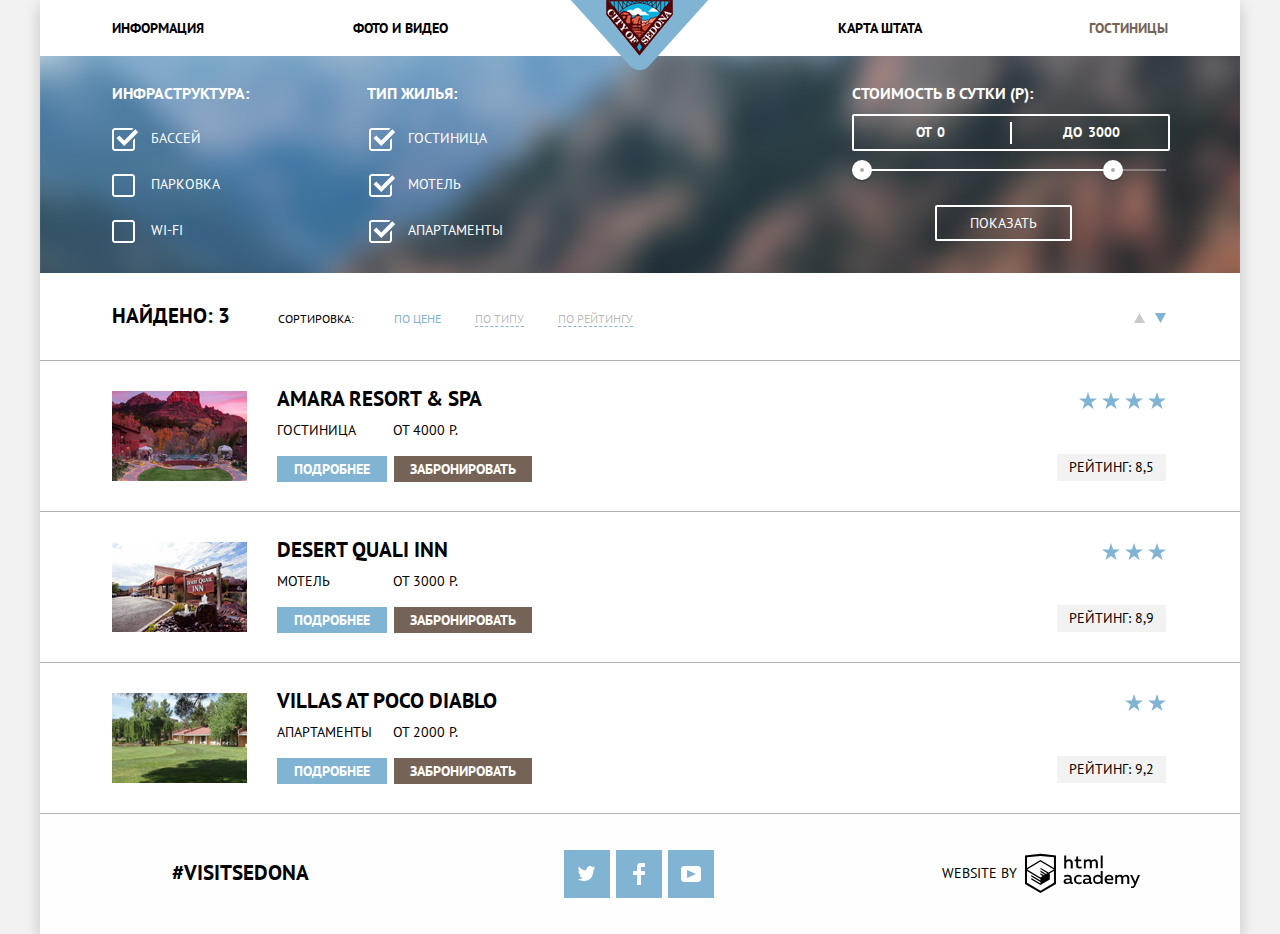
==== hotels.html @ 5e5bbc32 "Делает макет соответствующим базовым критериям" ====
<!DOCTYPE html>
<html lang="ru">

<head>
    <meta charset="utf-8">
    <title>HTML Academy: Седона</title>
    <link href='http://fonts.googleapis.com/css?family=PT+Sans:400,700&amp;subset=latin,cyrillic-ext' rel='stylesheet' type='text/css'>
    <link href="css/normalize.css" rel="stylesheet">
    <link href="css/style.css" rel="stylesheet">
</head>

<body>
    <header class="header">
        <nav class="main-navigation">
            <a class="header-logo" href="index.html">
                <img src="img/main-logo.png" width="138" height="70" alt="Логотип города Седона">
            </a>
            <ul class="navigation">
                <li class="navigation-info">
                    <a class="navigation-item link" href="info.html">Информация</a>
                </li>
                <li class="navigation-media">
                    <a class="navigation-item link" href="foto-video.html">Фото и видео</a>
                </li>
                <li class="navigation-map">
                    <a class="navigation-item link" href="state-map.html">Карта штата</a>
                </li>
                <li class="navigation-hotels">
                    <a class="navigation-item nav-active link">Гостиницы</a>
                </li>
            </ul>
        </nav>
    </header>
    <main>
        <h1 class="visually-hidden">Поиск отелей в Седоне</h1>
        <section class="filter">
            <h2 class="visually-hidden">Форма фильтра отелей</h2>
            <form class="filter-form container" method="get" action="https://echo.htmlacademy.ru">
                <fieldset class="infrastructure-field fieldset-hotels">
                    <legend class="legend-filter">Инфраструктура:</legend>
                    <ul class="infrastructure">
                        <li class="infrastructure-option">
                            <label for="filter-pool">
                                <input class="filter-input visually-hidden" type="checkbox" name="pool" id="filter-pool" checked>
                                <span class="checkbox-custom"></span>Бассей

                            </label>
                        </li>
                        <li class="infrastructure-option">
                            <label for="filter-parking">
                                <input class="filter-input visually-hidden" type="checkbox" name="parking" id="filter-parking">
                                <span class="checkbox-custom"></span>Парковка

                            </label>
                        </li>
                        <li class="infrastructure-option">
                            <label for="filter-wifi">
                                <input class="filter-input visually-hidden" type="checkbox" name="wifi" id="filter-wifi">
                                <span class="checkbox-custom"></span>Wi-Fi

                            </label>
                        </li>
                    </ul>
                </fieldset>
                <fieldset class="hotel-type-field fieldset-hotels">
                    <legend class="legend-filter">Тип жилья:</legend>
                    <ul class="hotel-type">
                        <li class="hotel-type-option">
                            <label for="filter-hotel">
                                <input class="filter-input visually-hidden" type="checkbox" name="hotel" id="filter-hotel" checked>
                                <span class="checkbox-custom"></span>Гостиница

                            </label>
                        </li>
                        <li class="hotel-type-option">
                            <label for="filter-motel">
                                <input class="filter-input visually-hidden" type="checkbox" name="motel" id="filter-motel" checked>
                                <span class="checkbox-custom"></span>Мотель

                            </label>
                        </li>
                        <li class="hotel-type-option">
                            <label for="filter-apartment">
                                <input class="filter-input visually-hidden" type="checkbox" name="apartment" id="filter-apartment" checked>
                                <span class="checkbox-custom"></span>Апартаменты

                            </label>
                        </li>
                    </ul>
                </fieldset>
                <fieldset class="filter-range fieldset-hotels">
                    <legend class="legend-filter-range">Стоимость в сутки (Р):</legend>
                    <div class="filter-range">
                        <div class="fil ter-range-title"></div>
                        <div class="price-controls">
                            <label class="min-price">от
                                <input type="text" name="min-price" value="0">
                            </label>
                            <label class="max-price">до
                                <input type="text" name="max-price" value="3000">
                            </label>
                        </div>
                        <div class="range-controls">
                            <div class="scale">
                                <div class="bar"></div>
                            </div>
                            <div class="range-toggle range-toggle-min"></div>
                            <div class="range-toggle range-toggle-max"></div>
                        </div>
                        <button class="btn-transparent" type="submit">Показать</button>
                    </div>
                </fieldset>
            </form>
        </section>
        <section class="filter-sorting container">
            <h2 class="visually-hidden">Форма сортировки отелей</h2>
            <div class="results-amount">
                <h2>Найдено: 3</h2>
            </div>
            <div class="results-sorting">
                <h3>Сортировка:</h3>
                <ul class="sorting-type">
                    <li class="sort-activ">
                        <a class="link" href="#">По цене</a>
                    </li>
                    <li>
                        <a class="link" href="#">По типу</a>
                    </li>
                    <li>
                        <a class="link" href="#">По рейтингу</a>
                    </li>
                </ul>
                <ul class="arrows">
                    <li class="arrow-up">
                        <a class="arrow-active" href="#" title="Ссортировка по убыванию">
                            <svg xmlns="http://www.w3.org/2000/svg" width="11" height="10" viewBox="0 0 11 10">
                                <path fill="currentColor" d="M5.5 0L0 10h11z" />
                            </svg>
                        </a>
                    </li>
                    <li class="arrow-down">
                        <a href="#" title="Сортировка по возрастанию">
                            <svg xmlns="http://www.w3.org/2000/svg" width="11" height="10" viewBox="0 0 11 10">
                                <path fill="currentColor" d="M5.5 10L0 0h11" />
                            </svg>
                        </a>
                    </li>
                </ul>
            </div>
        </section>
        <section class="result-hotels">
            <h2 class="visually-hidden">Результаты поиска отелей</h2>
            <ul>
                <li class="result-hotels-item container">
                    <p class="hotel-photo">
                        <a href="Amara-resort.html">
                            <img src="img/Amara-resort.jpg" width="135" height="90" alt="Фото отеля Amara resort &amp;spa">
                        </a>
                    </p>
                    <div class="result-hotels-discription">
                        <h2 class="title ">
							<a class="link" href="Amara-resort.html">Amara resort &amp; spa</a>
						</h2>
                        <div>
                            <p class="text">Гостиница</p>
                            <p class="text">От 4000 р.</p>
                        </div>
                        <button type="button" class="button button-detail">Подробнее</button>
                        <button type="button" class="button button-booking">Забронировать</button>
                    </div>
                    <div class="rating">
                        <ul class="stars">
                            <li class="star">
                                <img src="img/star.svg" width="18" height="17" alt="Звездочка">
                            </li>
                            <li class="star">
                                <img src="img/star.svg" width="18" height="17" alt="Звездочка">
                            </li>
                            <li class="star">
                                <img src="img/star.svg" width="18" height="17" alt="Звездочка">
                            </li>
                            <li class="star">
                                <img src="img/star.svg" width="18" height="17" alt="Звездочка">
                            </li>
                        </ul>
                        <p class="raiting-number">Рейтинг: 8,5</p>
                    </div>
                    <li class="result-hotels-item container">
                        <p class="hotel-photo">
                            <a href="Desert-quali-inn.html">
                                <img src="img/Desert-quali-inn.jpg" width="135" height="90" alt="Фото мотеля Desert quali inn">
                            </a>
                        </p>
                        <div class="result-hotels-discription">
                            <h2 class="title">
								<a  class="link" href="Desert-quali-inn.html">Desert quali inn</a>
							</h2>
                            <div>
                                <p class="text">Мотель</p>
                                <p class="text">От 3000 р.</p>
                            </div>
                            <button type="button" class="button button-detail">Подробнее</button>
                            <button type="button" class="button button-booking">Забронировать</button>
                        </div>
                        <div class="rating">
                            <ul class="stars">
                                <li class="star">
                                    <img src="img/star.svg" width="18" height="17" alt="Звездочка">
                                </li>
                                <li class="star">
                                    <img src="img/star.svg" width="18" height="17" alt="Звездочка">
                                </li>
                                <li class="star">
                                    <img src="img/star.svg" width="18" height="17" alt="Звездочка">
                                </li>
                            </ul>
                            <p class="raiting-number">Рейтинг: 8,9</p>
                        </div>
                    </li>
                    <li class="result-hotels-item  container">
                        <p class="hotel-photo">
                            <a href="Villas-at-poco-diablo.html">
                                <img src="img/Villas-at-poco-diablo.jpg" width="135" height="90" alt="Фото апартаментов Villas at poco diablo">
                            </a>
                        </p>
                        <div class="result-hotels-discription">
                            <h2 class="title">
								<a class="link" href="Villas-at-poco-diablo.html">Villas at poco diablo</a>
							</h2>
                            <div>
                                <p class="text">Апартаменты</p>
                                <p class="text">От 2000 р.</p>
                            </div>
                            <button type="button" class="button button-detail">Подробнее</button>
                            <button type="button" class="button button-booking">Забронировать</button>
                        </div>
                        <div class="rating">
                            <ul class="stars">
                                <li class="star">
                                    <img src="img/star.svg" width="18" height="17" alt="Звездочка">
                                </li>
                                <li class="star">
                                    <img src="img/star.svg" width="18" height="17" alt="Звездочка">
                                </li>
                            </ul>
                            <p class="raiting-number">Рейтинг: 9,2</p>
                        </div>
                    </li>
              </ul>
        </section>
    </main>
    <footer class="footer footer-hotels">
        <a class="hashtag link" href="#" title="Ссылка Истаграм">#visitsedona</a>
        <ul class="social-buttons">
            <li>
                <a class="social-button" href="#" title="Ссылка на Твиттер">
                    <svg xmlns="http://www.w3.org/2000/svg" xmlns:xlink="http://www.w3.org/1999/xlink" width="17" height="15" viewBox="0 0 17 15">
                        <path fill="currentColor" d="M10.95.144c1.685-.496 2.984.27 3.577 1.179.673-.231 1.331-.481 2.011-.708a2.345 2.345 0 0 1-.857 1.768c.685.17 1.304-.491 1.304-.491-.169 1-1.006 1.788-1.563 2.024-.231 6.75-3.175 11.217-10.077 11.082h-.446c-.41 0-4.164-.46-4.898-1.887 2.271.196 3.893-.422 4.693-1.177-.96-.3-2.679-.477-2.979-2.95.349.106.564.228 1.19.119C1.705 8.247.374 7.53.448 5.33c.285.328 1.067.536 1.34.472C1.085 5.561-.182 2.442.894.85c1.818 1.854 3.735 3.606 7.152 3.773C8.254 2.33 9.183.793 10.95.144z" />
                    </svg>
                </a>
            </li>
            <li>
                <a class="social-button" href="#" title="Ссылка на Фэйсбук">
                    <svg xmlns="http://www.w3.org/2000/svg" width="12" height="22" viewBox="0 0 12 22">
                        <path fill="currentColor" d="M12 4V0H8a4 4 0 0 0-4 4v4H0v4h4v10h4V12h4V8H8V4h4z" />
                    </svg>
                </a>
            </li>
            <li>
                <a class="social-button" href="#" title="Ссылка на Ютуб">
                    <svg xmlns="http://www.w3.org/2000/svg" xmlns:xlink="http://www.w3.org/1999/xlink" width="20" height="16" viewBox="0 0 20 16">
                        <path fill="currentColor" d="M17 0H3C1.35 0 0 1.35 0 3v10c0 1.65 1.35 3 3 3h14c1.65 0 3-1.35 3-3V3c0-1.65-1.35-3-3-3zM6.027 11.998V4.002L15.014 8l-8.987 3.998z" />
                    </svg>
                </a>
            </li>
        </ul>
        <a class="footer-logo link" href="https://htmlacademy.ru/intensive/htmlcss/" title="Ссылка на сайт HTML Academy">
            <p>website by</p>
            <svg class="footer-academy-logo" width="115" height="41" id="Layer_1" data-name="Layer 1" xmlns="http://www.w3.org/2000/svg" viewBox="0 0 108.08 36.85">
                <path d="M44.61,26.88a2,2,0,0,0,.55-0.1v1.33a3.25,3.25,0,0,1-1.18.21,1.67,1.67,0,0,1-1.67-1,4.84,4.84,0,0,1-3.14,1.08c-1.51,0-2.91-.83-2.91-2.55,0-2.13,2-2.79,3.71-2.79a11.08,11.08,0,0,1,2.17.25v-0.3c0-1-.76-1.77-2.19-1.77a7.42,7.42,0,0,0-3,.64v-1.7a10.21,10.21,0,0,1,3.19-.55c2.36,0,3.81,1.12,3.81,3.65v3a0.54,0.54,0,0,0,.49.59h0.17Zm-6.44-1.13A1.35,1.35,0,0,0,39.63,27h0.11a3.39,3.39,0,0,0,2.41-1V24.58a9.72,9.72,0,0,0-1.81-.21c-1,0-2.16.33-2.16,1.38h0Zm12.36-6.11a5,5,0,0,1,2.57.64V22a4.08,4.08,0,0,0-2.3-.7,2.75,2.75,0,1,0,0,5.49,5,5,0,0,0,2.43-.64v1.71a6.27,6.27,0,0,1-2.76.57A4.21,4.21,0,0,1,46,24.51q0-.21,0-0.41a4.32,4.32,0,0,1,4.18-4.46h0.38Zm12.17,7.24a2,2,0,0,0,.55-0.1v1.33a3.25,3.25,0,0,1-1.18.21,1.67,1.67,0,0,1-1.67-1,4.84,4.84,0,0,1-3.14,1.08c-1.51,0-2.91-.83-2.91-2.55,0-2.13,2-2.79,3.71-2.79a11.08,11.08,0,0,1,2.17.25v-0.3c0-1-.76-1.77-2.19-1.77a7.42,7.42,0,0,0-3,.64v-1.7a10.21,10.21,0,0,1,3.19-.55c2.36,0,3.81,1.12,3.81,3.65v3a0.54,0.54,0,0,0,.49.59h0.17Zm-6.44-1.13A1.35,1.35,0,0,0,57.73,27h0.11a3.39,3.39,0,0,0,2.41-1V24.58a9.72,9.72,0,0,0-1.81-.21c-1.06,0-2.16.33-2.16,1.38h0ZM73,16V28.2H71.35V26.88a3.88,3.88,0,0,1-3.19,1.54,4.4,4.4,0,0,1,0-8.78,3.81,3.81,0,0,1,3,1.3V16H73Zm-4.53,5.22a2.76,2.76,0,1,0,0,5.52A2.86,2.86,0,0,0,71.15,25V23A2.91,2.91,0,0,0,68.49,21.27ZM79,19.64c3.31,0,4.46,2.68,3.92,5.09H76.7c0.21,1.5,1.67,2.11,3.19,2.11a6.11,6.11,0,0,0,2.64-.59v1.6a7.14,7.14,0,0,1-3,.57C77,28.42,74.78,27,74.78,24a4.18,4.18,0,0,1,4-4.39H79Zm0.09,1.54a2.28,2.28,0,0,0-2.44,2.1v0.06H81.3A2,2,0,0,0,79.13,21.18Zm5.73,7V19.87h1.65v1a3.81,3.81,0,0,1,2.78-1.27A2.86,2.86,0,0,1,91.89,21a4.12,4.12,0,0,1,2.91-1.33A3.06,3.06,0,0,1,98,23V28.2h-1.9V23.05a1.59,1.59,0,0,0-1.42-1.75H94.42a2.8,2.8,0,0,0-2.07,1.12V28.2h-1.9V23.05A1.59,1.59,0,0,0,89,21.31H88.8a3,3,0,0,0-2.21,1.29v5.63H84.86Zm21.31-8.33h1.9l-3.91,9.46c-0.9,2.17-2.09,2.86-3.35,2.86a4.76,4.76,0,0,1-1.1-.14V30.46a2.86,2.86,0,0,0,.85.12c0.9,0,1.58-.64,2.07-1.9l0.17-.42-4-8.4h2l2.86,6.29ZM38.73,1.46V6.22a3.81,3.81,0,0,1,2.7-1.14,3.25,3.25,0,0,1,3.44,3.4v5.15H43V8.72a1.81,1.81,0,0,0-1.61-2h-0.3a2.93,2.93,0,0,0-2.32,1.39v5.52h-1.9V1.46h1.9ZM49.94,2.31v3h3V6.91h-3v3.81c0,1.1.5,1.46,1.58,1.46a4.49,4.49,0,0,0,1.69-.33v1.6A6.8,6.8,0,0,1,51,13.8a2.55,2.55,0,0,1-2.86-2.74V6.89H46.58V5.26h1.5V2.74Zm5.4,11.31V5.28H57v1A3.81,3.81,0,0,1,59.77,5a2.86,2.86,0,0,1,2.6,1.33A4.12,4.12,0,0,1,65.28,5,3.06,3.06,0,0,1,68.44,8.4v5.21h-1.9V8.46a1.59,1.59,0,0,0-1.42-1.75H64.89a2.8,2.8,0,0,0-2.07,1.12v5.78h-1.9V8.46A1.59,1.59,0,0,0,59.5,6.71H59.27A3,3,0,0,0,57.06,8v5.63H55.34ZM71.17,1.45H73V13.6H71.17V1.45ZM14.71,0H14.55L0,1.54V28.21l14.55,8.66,14.55-8.66V1.54Zm12.5,27.1L14.55,34.64,1.9,27.12V16.18l12.59,7.5V25L5.86,19.9v1.31l8.68,5.21v1.39L5.87,22.65V24l8.68,5.21,8.75-5.24V18.31L27.2,16V27.12Zm0-12.53-3.48,2-1.6,1L14.51,13v1.31L21,18.23H21l-0.14.09-1,.54-5.37-3.2V17l4.24,2.52-1,.67-3.2-1.9v1.31l2.1,1.24L14.5,22.1,2,14.65,14.51,7.11Zm0-1.32L14.49,5.76,1.91,13.25v-10L14.56,1.92,27.21,3.25v10h0Z" transform="translate(0 -0.02)" fill="currentColor" />
            </svg>
        </a>
    </footer>
</body>
</html>
---- css/style.css ----
body {
  margin: 0;
  padding: 0;
  font-family: "PT Sans", Arial, sans-serif;
  font-size: 14px;
  line-height: 26px;
  color: #000000;
  background-color: #f2f2f2;
  text-transform: uppercase;
  box-shadow: 0px 5px 15px 0 rgba(0, 1, 1, 0.2); 
  width: 1200px;
  margin: 0 auto;
}

.visually-hidden {
  position: absolute;
  clip: rect(0 0 0 0);
  width: 1px;
  height: 1px;
  margin: -1px;
}

 .link {
  text-decoration: none;
}

.title {
  font-size: 21px;
  line-height: 21px;
  font-weight: bold;
}
  
.text {
  font-size: 14px;
  line-height: 21px;
  font-weight: normal;
}

.header {
  width: 1200px;
  margin: 0 auto;
  position: relative;
}

.navigation {
  margin: 0;
  padding: 0;
  color: #000000;
  background-color: #ffffff;
  font-weight: bold;
  display: flex;
}

.navigation li {
  margin: 0;
  padding: 0;
  height: 56px;
  width: 25%;
  list-style: none;
  display: flex;
  align-items: center;
  box-sizing: border-box;
}

.navigation-info a {
  text-align: right;
  padding-left: 72px;
}

.navigation-media a {
  text-align: left;
  padding-left: 13px;
}

.navigation-map {
  text-align: right;
  justify-content: flex-end;
}

.navigation-hotels {
  text-align: right;
  justify-content: flex-end;
}

.navigation-map a {
  padding-right: 18px; 
}

.navigation-hotels a{
  padding-right: 72px;
}

.navigation-item {
  color: #000000; 
}

.navigation a:hover,
.navigation a:focus {
  color: #81b3d2;
}	

.navigation a:active {
  color: rgba(0, 0, 0, 0.3);
}

.navigation .nav-active {
  color: #766357;
}

.header-logo {
  width: 138px;
  height: 70px;
  color: transparent;
  position: absolute;
  left: 50%;
  transform: translateX(-50%);
  z-index: 1;
	  
}

.intro img {
  margin-top: 76px;
  margin-bottom: 80px;
}

.intro {
  display: flex;
  position: relative;
  height: 508px;
  background: #3d4c57 url("../img/welcome-background.jpg") no-repeat 50% 28%;
  background-size: cover;
  position: relative;
  justify-content: center;
}

.intro::after {
  content: '';
  position: absolute;
  left: 0;
  right: 0;
  bottom: 0px;
  height: 57px;
  background: transparent url("../img/welcome-shape.png") no-repeat 0 50%;
  background-size: 100% 57px;
}

.about-sedona {
  background-color: #ffffff;
  display: flex;
  text-align: center;
  flex-direction: column;
  justify-content: center;
}

.about-sedona h2 {
  padding: 0;
  margin: 0;
  font-size: 21px;
  line-height: 26px;
  margin-top: 60px;
  margin-bottom: 27px;
}

.about-sedona p {
  padding: 0;
  margin: 0;
  font-size: 14px;
  line-height: 26px;
  margin-bottom: 51px; 
}

.reason-promo {
  margin: 0;
  padding: 0;
  background-image: url("../img/reason-promo-background.jpg");
  background-repeat: no-repeat;
  background-position: right; 	
  color: #ffffff;
  display: flex;
  justify-content: flex-start; 	
  background-color: #81b3d2
}

.reason {
  min-height: 256px;
  padding: 0;
  margin: 0;
  text-align: center;
  width: 33.3%;
  background-color: #81b3d2;
}

.reason h2 {
  padding: 0;
  margin: 0;
  padding-top: 48px;
  padding-bottom: 24px;  
}
 
.reason p{
  padding: 0;
  margin: 0;
  padding-bottom: 22px;
}
 

.advantages {
  padding: 0;
  margin: 0;
  display: flex; 
  text-align: center;
  background-color: #ffffff;
  list-style: none;
  justify-content: 	space-around;
  padding-bottom: 60px; 
}

.advantages h2 {
  padding: 0;
  margin: 0;
}

.advantages p {
  padding: 0;
  margin: 0;
  padding-top: 25px 
}

.advantages-item {
  margin-top: 161px;
  position: relative;
  width: 33.3%;
}

.advantages-item-hotel::before {
  content: "";
  background-image: url("../img/advantages-hotel.svg");
  background-repeat: no-repeat;
  position: absolute;
  width: 75px;
  height: 72px;
  top: -100px;
  right: 162px;	  
}

.advantages-item-food::before {
  content: "";
  background-image: url("../img/advantages-food.svg");
  background-repeat: no-repeat;
  position: absolute;
  width: 74px;
  height: 70px;
  top: -100px;
  right: 163px; 
}

.advantages-item-souvenirs::before {
  content: "";
  background-image: url("../img/advantages-souvenirs.svg");
  background-repeat: no-repeat;
  position: absolute;
  width: 64px;
  height: 76px;
  top: -105px;
  right: 167px;  
}

.reason-promo-reverse {
  background-image: url("../img/reason-promo-reverse-background.jpg");
  background-position: left; 
  justify-content: flex-end;
  background-color: #81b3d2
}

.reason-block {
  list-style: none;
  background-color: #f2f2f2;
  padding: 0;
  margin: 0;
  display: flex; 
  text-align: center;
  justify-content: space-around;
  align-items: center;
  height: 256px;
}

.reason-block .reason {
  background-color: #f2f2f2;	
}


.interested {
  margin: 0;
  padding: 0;
  background-color: #ffffff;
  height: 291px;
  display: flex;
  flex-direction: column;
  align-items: center;
  justify-content: flex-end
}

.interested h2{
  margin: 0;
  padding: 0;
  font-weight: bold;
  font-size: 30px;
  position: relative;
}

.interested p {
  text-align: center;
  margin: 0;
  padding: 0;
  padding-top: 31px;
  padding-bottom: 48px;
  font-size: 14px;
  line-height: 24px;
}

.button-search-hotel {
  margin: 0;
  padding: 0;
  width: 568px;
  height: 86px;
  position: relative;
}

.interested label {
  font-weight: bold;
  font-size: 14px;
  line-height: 26px;
}

.form-wrapper {
  position: relative;
}

.search-hotels {
  position: absolute;
  display: block;
  width: 458px;
  color: #000000;
  background-color: #ffffff;
  top: 100%;
  padding: 55px;
  box-shadow: 0px 7px 15px 0 rgba(0, 1, 1, 0.15);
  z-index: 1;
}

.button-search {
  width: 458px;
  height: 58px;
  margin-top: 54px
}

.modal {
  display: none;
  animation: hide .25s forwards;
}

@keyframes show {
  0% {
    -ms-transform: scaleY(0) translateY(-100%);
    transform: scaleY(0) translateY(-100%);
  }
  50% {
    -ms-transform: scaleY(1) translateY(20%);
    transform: scaleY(1) translateY(20%);
  }
  70% {
    -ms-transform: scaleY(.8) translateY(0%);
    transform: scaleY(.8) translateY(0%);
  }
  90% {
    -ms-transform: scaleY(1) translateY(10%);
    transform: scaleY(1) translateY(10%);
  }
  100% {
    -ms-transform: scaleY(1) translateY(0);
    transform: scaleY(1) translateY(0);
  }
}


.modal-show {
  display: block;
  animation: show .55s forwards;
}


.form-item {
  display: flex;
}

.form-label {
  display: flex;
  height: 38px;
  margin: 0;
  padding: 0px;
  box-sizing: border-box;
  justify-content: space-between;
  align-items: center;
 }

.form-input {
  flex-shrink: 0;
  width: 344px;
  height: 38px;
  box-sizing: border-box;
  padding:  8px;
  border: 2px solid #f2f2f2;
  outline: none;
  font-size: 14px;
  line-height: 18px;
  text-transform: uppercase;
  background: #f2f2f2;
  font-weight: bold;
  position: relative;
}

.form-number-item {
  border-right: 0;
  border-left: 0;
}

.form-input-date {
  padding-right: 35px;
}

.form-date-item {
  margin-bottom: 30px;
  position: relative;
}

.icon-calendar-in {
  position: absolute;
  text-decoration: none;
  color: #cacaca;
  height: 25px;
  width: 25px;
  top: 9px;
  right: 5px; 
}

.icon-calendar-out {
  position: absolute;
  text-decoration: none;
  color: #cacaca;
  height: 25px;
  width: 25px;
  top: 7px;
  right: 5px; 
}

.form-input-date:hover + .icon-calendar-in,
.form-input-date:hover + .icon-calendar-out {
  color: #000000;
}

.form-input-date:active + .icon-calendar-in,
.form-input-date:active + .icon-calendar-out {
  color: #81b3d2;
}

.icon-calendar-in:hover,
.icon-calendar-out:hover {
  color: #000000;	
}


.form-number-item {
  margin: 0;
  padding: 0;
  display: flex;
  justify-content: space-between
}

input[type="number"]::-webkit-outer-spin-button,
input[type="number"]::-webkit-inner-spin-button {
  -webkit-appearance: none;
  margin: 0;
}
	
input[type="number"] {
  -moz-appearance: textfield;
}
input[type="number"]:hover,
input[type="number"]:focus {
  -moz-appearance: number-input;
}

input[type=number]::-webkit-inner-spin-button,
input[type=number]::-webkit-outer-spin-button {
  -webkit-appearance: none;
  margin: 0;
}

.counter-adult {
  display: flex;
  margin-left: 42px
}

.counter-child{
  display: flex;
  margin-left: 26px;
}

.counter-number {
  box-sizing: border-box;
  width: 38px;
  height: 38px;
  padding: 0;
  margin: 0;
  text-align: center; 
}

.button-minus {
  width: 38px;
  height: 38px;
  border: none;
  background-color: #f2f2f2;
  position: relative;
}

.button-plus {
  width: 38px;
  height: 38px;
  border: none;
  background-color: #f2f2f2;
  position: relative;
}

.button-minus::after {
  content: "";
  width: 11px;
  height: 3px;
  background-color: #a9a9a9;
  position: absolute;
  right: 15px;
  top: 18px;
}

.button-plus::after {
  content: "";
  width: 11px;
  height: 3px;
  background-color: #a9a9a9;
  position: absolute;
  right: 15px;
  top: 18px;
}

.button-plus::before {
  content: "";
  width: 3px;
  height: 11px;
  background-color: #a9a9a9;
  position: absolute;
  right: 19px;
  top: 14px;
}

.button-minus:hover:after,
.button-plus:hover:after,
.button-plus:hover:before {
  background-color: #000000;
}

.button-minus:active:after,
.button-plus:active:after,
.button-plus:active:before{
  background-color: #81b3d2;
}

.search-hotels ul {
  margin: 0;
  padding: 0; 
  list-style: none;
}

.button {
  font: inherit;
  text-align: center;
  color: #ffffff;
  vertical-align: middle;
  text-transform: uppercase;
  background-color: #766357;
  border: none;
  font-weight: bold;
  font-size: 21px;
  line-height: 26px;
}

.button:hover,
.button:focus {
  background-color: #604e43;
}

.button:active {
  color: rgba(255, 255, 255, 0.3);
  background-color: #503e33;
 }

.button-search,
.button-detail{
  background-color: #81b3d2;	
}

.button-search:hover,
.button-detail:hover,
.button-search:focus,
.button-detail:focus {
  background-color: #669ec0;	
}

.button-search:active,
.button-detail:active {
  background-color: #5496bd;
  color: rgba(255, 255, 255, 0.3)
}
   
.search-hotels input:hover {
  background-color: #ebebeb;
}

.search-hotels input:focus {
  background-color: #ffffff;
  border: solid 2px #e5e5e5;
}

.container {
  padding-left: 72px;
  padding-right: 74px;
}

.filter {
  margin: 0;
  padding: 0;
  color: #ffffff;
  background-size: cover;
  padding-top: 27px;
  padding-bottom:  19px;
  background: #46525c url("../img/filter-background.jpg") no-repeat 0 50%;
}

.filter-form {
  display: flex;
}

.fieldset-hotels {
  border: none;
  font-weight: bold;
  font-size: 16px;
  line-height: 21px;
}

.infrastructure-field {
  margin: 0;
  padding: 0;
}

.hotel-type-field {
  margin: 0;
  padding: 0;
  margin-left: 118px;
}

.filter-range {
  margin:0;
  padding: 0;
}

.infrastructure {
  margin: 0;
  padding: 0;
  list-style: none;
  font-weight: normal;
  font-size: 14px;
  line-height: 21px;
  padding-left: 10px;
  padding-top: 12px;
}

.hotel-type {
  margin: 0;
  padding: 0;
  list-style: none;
  font-weight: normal;
  font-size: 14px;
  line-height: 21px;
  margin-left: 14px;
  padding-top: 12px;
}

.price-option {
  list-style: none;
}

.price-option-range {
  list-style: none;
  color: #ffffff;
}

.price-option-range input {
  text-transform: uppercase;
  font-family: "PT Sans", Arial, sans-serif;
  text-align: center;
}

.legend-filter-range {
  padding-bottom: 10px;
}

.infrastructure-option {
  margin: 0;
  padding: 0;
  position: relative;
  padding-top: 10px;
  padding-bottom: 9px;
  padding-left: 2px;
}

.checkbox-custom {
  position: relative;       
  width: 27px;              
  height: 27px;                
  display: inline-block;
  vertical-align: middle;
  right: 12px;
}

span.checkbox-custom::before {
  content: "";            
  position: absolute;     
  width: 100%;
  height: 100%;
  background: url("../img/svg-sedona/checkbox-off.svg") no-repeat center;
  top: 0px;
  left: -2px;
  display: block;
} 

.filter-input:checked + .checkbox-custom::before {
  content: "";            
  position: absolute;     
  top: 0px;
  right: 0px;
  bottom: 0px;
  left: 0px;
  background-image: url("../img/svg-sedona/checkbox-on.svg");
  background-repeat: no-repeat; 
}

.hotel-type-option {
  margin:0;
  padding-top: 10px;
  padding-bottom: 9px;
  position: relative;
}

hotel-type-option::before {
  content: "";
  background-image: url("../img/svg-sedona/checkbox-off.svg");
  background-repeat: no-repeat;
  position: absolute;
  width: 64px;
  height: 76px;
  top: 10px;
  right: 70px; 	
}

/* Сложный фильтр */

.filter-range {
  width: 314px;
  margin: 0;
  color: #ffffff;
  text-transform: uppercase;
  margin-left: auto
}

.filter-range-title {
  margin-bottom: 9px;
  font-weight: 600;
  font-size: 18px;
  line-height: 21px;
}

.price-controls {
  position: relative;
  height: 33px;
  width: 100%;
  margin-bottom: 18px;
  font-size: 0;
  border: 2px solid #ffffff;
  border-radius: 2px;
}

.price-controls::after {
  content: "";
  position: absolute;
  top: 50%;
  left: 50%;
  width: 2px;
  height: 22px;
  background: #ffffff;
  transform: translate(-50%, -50%);
}

.price-controls label {
  display: inline-block;
  font-size: 14px;
  line-height: 30px;
  vertical-align: top;
  cursor: pointer;
}

.price-controls .min-price,
.price-controls .max-price {
  width: 85px;
  padding-left: 62px;
 
}

.price-controls input {
  width: 50px;
  margin: 0px;
  color: inherit;
  font: inherit;
  background: none;
  border: none;
}

.range-controls {
  position: relative;
  margin-bottom: 32px;
}

.range-controls .scale {
  height: 2px;
  background: rgba(255, 255, 255, 0.3);
}

.range-controls .bar {
  width: 80%;
  height: 2px;
  background: #ffffff;
}

.range-toggle {
  position: absolute;
  top: -9px;
  width: 4px;
  height: 4px;
  background: #ababab;
  border: 8px solid #ffffff;
  border-radius: 50%;
  box-shadow: 0 2px 1px 0 rgba(0, 1, 1, 0.2);
  cursor: pointer;
}

.range-toggle:hover {
  background: #1c4f80;
}

.range-toggle-min {
  left: 0;
}

.range-toggle-max {
  left: 80%;
}

.btn-transparent {
  display: block;
  margin: 0px auto;
  padding: 6px 33px;
  font-size: 14px;
  line-height: 20px;
  color: #ffffff;
  text-transform: uppercase;
  background: transparent;
  border: 2px solid #ffffff;
  border-radius: 2px;
  cursor: pointer;
  margin-right: 94px;
  margin-top: 34px;
}

.btn-transparent:hover {
  color: #000000;
  background: #ffffff;
}

/* Конец ложног офильтра */
 
.filter-sorting {
  display: flex;
  align-items: center;
  border-bottom: 1px solid rgba(0, 0, 0, 0.3);
  background-color: #ffffff;
  padding-top: 13px;
  padding-bottom: 13px;
}

.results-amount {
  font-weight: bold;
  font-size: 14px;
  line-height: 1.24; 
  flex-shrink: 0;
}

.results-sorting h3 {
  font-weight: normal;
  font-size: 12px;
  }

.results-sorting {
  margin: 0;
  font-size: 12px;
  line-height: 18px;
  display: flex;
  padding-left: 48px;
  width: 100%;
  align-items: center;
  padding-top: 5px;
}

.sorting-type {
  padding: 0;
  margin: 0;
  list-style: none;
  padding-left: 40px; 
}

.sorting-type li {
  display: inline;
  padding-right: 31px; 
}

.arrows li {
  display: inline-block;
  margin-left: 7px;
  padding: 0; 
}

.sorting-type a {
  color: rgba(0, 0, 0, 0.3);
  border-bottom: 1px dashed #81b3d2;
}

.sorting-type a:hover,
.sorting-type a:focus {
  color: #81b3d2;
  border-bottom: 1px dashed #81b3d2;
}

.sorting-type a:active {
  color: #000000;
  border-bottom: 0px dashed #81b3d2;
}

.sort-activ a {
  color: #81b3d2;
  border-bottom: 0px;
}

.arrows {
  list-style: none;
  padding: 0;
  margin-left: auto; 
}

.arrows a {
  text-decoration: none;
  color: #cacaca;
  transition: color 0.5s ease;
}

.arrows a:hover,
.arrows a:focus {
  color: #000000;
}

.arrows a:active {
  color: #81b3d2;
}

 .arrow-down a{
  color: #81b3d2; 
}	

.result- hotels  {
  margin: 0;
  padding: 0; 
}

.hotel-photo {
  margin: 30px 0px;
  padding-right: 30px; 
}

.result-hotels-item {
  list-style: none;
  display: flex;
  border-bottom: 1px solid rgba(0, 0, 0, 0.3);
  height: 150px;
  background-color: #ffffff;	
}
 
.result-hotels ul {
  margin: 0px;
  padding: 0px;
  display: block;
}

.result-hotels-discription {
  margin: 27px 0px;
  padding: 0;
}

.result-hotels-discription p{
  margin-top: 10px;
  font-size: 14px;
  line-height: 22px;
  display: inline-block;
  min-width: 112px; 
}

.result-hotels-item  h2{
  margin: 0;
  padding: 0; 	
}

.result-hotels-discription  button { 
  font-size: 14px;
  margin-right: 3px;
}

.button-detail {
  padding: 0 17px; 
}

.button-booking {
  padding: 0 16px; 
}

.rating {
  margin: 30px 0px;
  margin-left: auto;
}

.stars li {
  display: inline-block;
  list-style: none;
  margin-left: 1px;
}

.stars  {
  text-align: right;
}

.raiting-number {
  background-color: #f2f2f2;
  height: 27px;
  padding: 0px 12px;
  text-align: center;
  margin-top: 37px;
  margin-left: auto;
}

.result-hotels-item a  {
  color: #000000;
}

.result-hotels-item a:hover,
.result-hotels-item a:focus {
  color: #81b3d2;
}

.result-hotels-item a:active {
  color: rgba(0, 0, 0, 0.3);
}

.map {
  height: 593px;
  background: #e2e7d0 url("../img/sedona-map.jpg") no-repeat 50% 100%;
  background-size: cover;		
}

.map iframe {
  height: 593px;
  width: 100%;
  border: none;
}

.footer {
  padding:  36px 0px;
  font-weight: bold;
  font-size: 21px;
  line-height: 26px;
  background-color: rgba(255, 255, 255, 0.9);
  display: flex;   
  justify-content: space-between;
  align-items:center;
  box-sizing: border-box;
  margin-top: -120px;
  position: relative;
}

.footer-hotels {
  margin-top: 0px;
}

.hashtag {
  margin: 0;
  padding: 0;
  color: #000000;
  padding-left: 132px;
  padding-right: 26px;
  padding-bottom: 2px;
}

.social-buttons {
  margin: 0;
  padding: 0;
  display: flex;
  flex-wrap: wrap;
  list-style: none;   
}

.social-button {
  display: flex;
  list-style: none;
  align-items: center;
  justify-content: center;
  width: 46px;
  height: 48px;
  background-color: #81b3d2;
  color: #ffffff;
  }

.social-buttons li {
  margin-right: 6px;
}

.social-buttons li:last-child {
  margin-right: 0px;
}

.social-buttons a:hover,
.social-buttonsa a:focus {
  background-color: #669ec0;	
}

.social-buttons a:active {
  background-color: #5496bd;
  color:rgba(255, 255, 255, 0.3)
}
.footer-logo {
  margin: 0;
  padding: 0;
  font-size: 14px;
  line-height: 26px;
  font-weight: normal;
  display: flex;
  justify-content: space-around;
  align-items: center;
  padding-right: 100px;
  padding-bottom: 1px;
}

.footer-logo p{
  margin: 0;
  padding: 0;
  margin-right: 8px;
  color: #000000; 
}

.footer-academy-logo {
  text-decoration: none;
  color: #000000;
  transition: color 0.5s ease;
}

.footer-academy-logo:hover,
.hashtag:hover{
  color: #81b3d2;
}

.footer-academy-logo:active,
.hashtag:active{
  color:  #bdbbbc;
}
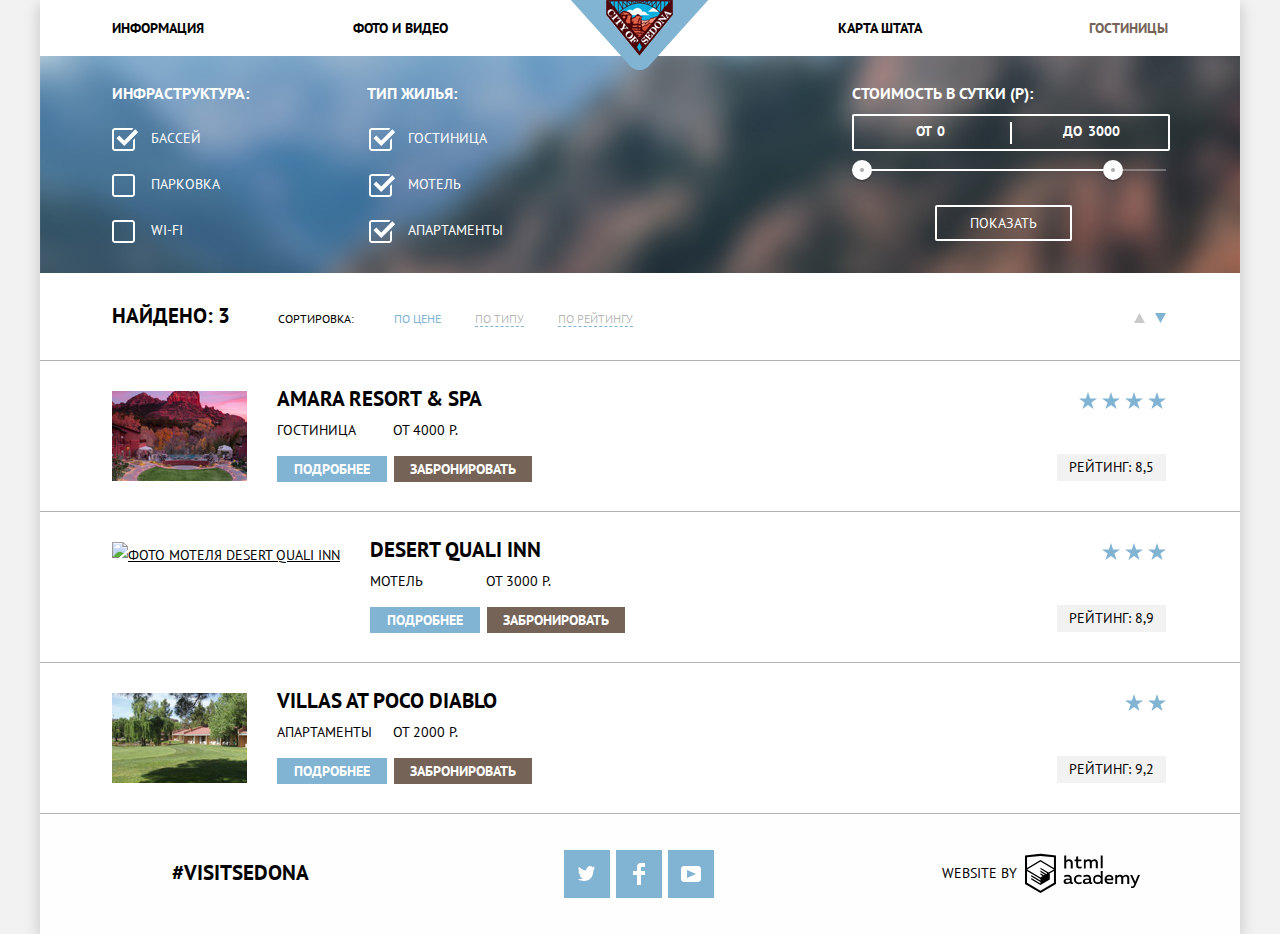
==== commit 00808b23: "Исправляет недочеты после первой проверки" ====
--- a/hotels.html
+++ b/hotels.html
@@ -159,8 +159,8 @@
                     </p>
                     <div class="result-hotels-discription">
                         <h2 class="title ">
-							<a class="link" href="Amara-resort.html">Amara resort &amp; spa</a>
-						</h2>
+                              <a class="link" href="amara-resort.html">Amara resort &amp; spa</a>
+                        </h2>
                         <div>
                             <p class="text">Гостиница</p>
                             <p class="text">От 4000 р.</p>
@@ -188,13 +188,13 @@
                     <li class="result-hotels-item container">
                         <p class="hotel-photo">
                             <a href="Desert-quali-inn.html">
-                                <img src="img/Desert-quali-inn.jpg" width="135" height="90" alt="Фото мотеля Desert quali inn">
+                                <img src="img/desert-quali-inn.jpg" width="135" height="90" alt="Фото мотеля Desert quali inn">
                             </a>
                         </p>
                         <div class="result-hotels-discription">
                             <h2 class="title">
-								<a  class="link" href="Desert-quali-inn.html">Desert quali inn</a>
-							</h2>
+						                		<a  class="link" href="Desert-quali-inn.html">Desert quali inn</a>
+							              </h2>
                             <div>
                                 <p class="text">Мотель</p>
                                 <p class="text">От 3000 р.</p>
@@ -219,14 +219,14 @@
                     </li>
                     <li class="result-hotels-item  container">
                         <p class="hotel-photo">
-                            <a href="Villas-at-poco-diablo.html">
+                            <a href="villas-at-poco-diablo.html">
                                 <img src="img/Villas-at-poco-diablo.jpg" width="135" height="90" alt="Фото апартаментов Villas at poco diablo">
                             </a>
                         </p>
                         <div class="result-hotels-discription">
                             <h2 class="title">
-								<a class="link" href="Villas-at-poco-diablo.html">Villas at poco diablo</a>
-							</h2>
+								                <a class="link" href="Villas-at-poco-diablo.html">Villas at poco diablo</a>
+						              	</h2>
                             <div>
                                 <p class="text">Апартаменты</p>
                                 <p class="text">От 2000 р.</p>
@@ -282,4 +282,4 @@
         </a>
     </footer>
 </body>
-</html>+</html>
--- a/css/style.css
+++ b/css/style.css
@@ -14,11 +14,15 @@
 
 .visually-hidden {
   position: absolute;
-  clip: rect(0 0 0 0);
   width: 1px;
   height: 1px;
   margin: -1px;
-}
+  border: 0;
+  padding: 0;
+  clip: rect(0 0 0 0);
+  overflow: hidden;
+}
+
 
  .link {
   text-decoration: none;
@@ -64,12 +68,12 @@
 
 .navigation-info a {
   text-align: right;
-  padding-left: 72px;
+  margin-left: 72px;
 }
 
 .navigation-media a {
   text-align: left;
-  padding-left: 13px;
+  margin-left: 13px;
 }
 
 .navigation-map {
@@ -83,11 +87,11 @@
 }
 
 .navigation-map a {
-  padding-right: 18px; 
-}
-
-.navigation-hotels a{
-  padding-right: 72px;
+  margin-right: 18px; 
+}
+
+.navigation-hotels a {
+  margin-right: 72px;
 }
 
 .navigation-item {
@@ -134,7 +138,7 @@
 }
 
 .intro::after {
-  content: '';
+  content: "";
   position: absolute;
   left: 0;
   right: 0;
@@ -153,7 +157,7 @@
 }
 
 .about-sedona h2 {
-  padding: 0;
+  padding: 0px 290px;
   margin: 0;
   font-size: 21px;
   line-height: 26px;
@@ -180,6 +184,7 @@
   justify-content: flex-start; 	
   background-color: #81b3d2
 }
+ 
 
 .reason {
   min-height: 256px;
@@ -197,12 +202,22 @@
   padding-bottom: 24px;  
 }
  
-.reason p{
-  padding: 0;
+.reason p {
+  padding: 0 55px;
   margin: 0;
   padding-bottom: 22px;
 }
  
+.reason-promo-reverse p {
+  padding: 0 40px;
+  margin: 0;
+  padding-bottom: 22px;
+}
+
+.reason-last p{
+  padding: 0px 75px;
+  padding-bottom: 22px;
+}
 
 .advantages {
   padding: 0;
@@ -211,8 +226,8 @@
   text-align: center;
   background-color: #ffffff;
   list-style: none;
-  justify-content: 	space-around;
-  padding-bottom: 60px; 
+  justify-content: space-around;
+  padding-bottom: 83px; 
 }
 
 .advantages h2 {
@@ -221,7 +236,7 @@
 }
 
 .advantages p {
-  padding: 0;
+  padding: 0 50px;
   margin: 0;
   padding-top: 25px 
 }
@@ -300,7 +315,7 @@
   justify-content: flex-end
 }
 
-.interested h2{
+.interested h2 {
   margin: 0;
   padding: 0;
   font-weight: bold;
@@ -417,6 +432,8 @@
   background: #f2f2f2;
   font-weight: bold;
   position: relative;
+  max-width: 100%;
+  margin-left: 15px;
 }
 
 .form-number-item {
@@ -501,7 +518,7 @@
   margin-left: 42px
 }
 
-.counter-child{
+.counter-child {
   display: flex;
   margin-left: 26px;
 }
@@ -569,7 +586,7 @@
 
 .button-minus:active:after,
 .button-plus:active:after,
-.button-plus:active:before{
+.button-plus:active:before {
   background-color: #81b3d2;
 }
 
@@ -603,7 +620,7 @@
  }
 
 .button-search,
-.button-detail{
+.button-detail {
   background-color: #81b3d2;	
 }
 
@@ -830,6 +847,7 @@
   font: inherit;
   background: none;
   border: none;
+  line-height: 1px;	
 }
 
 .range-controls {
@@ -987,11 +1005,11 @@
   color: #81b3d2;
 }
 
- .arrow-down a{
+ .arrow-down a {
   color: #81b3d2; 
 }	
 
-.result- hotels  {
+.result-hotels {
   margin: 0;
   padding: 0; 
 }
@@ -1020,7 +1038,7 @@
   padding: 0;
 }
 
-.result-hotels-discription p{
+.result-hotels-discription p {
   margin-top: 10px;
   font-size: 14px;
   line-height: 22px;
@@ -1028,12 +1046,12 @@
   min-width: 112px; 
 }
 
-.result-hotels-item  h2{
+.result-hotels-item h2 {
   margin: 0;
   padding: 0; 	
 }
 
-.result-hotels-discription  button { 
+.result-hotels-discription button { 
   font-size: 14px;
   margin-right: 3px;
 }
@@ -1057,7 +1075,7 @@
   margin-left: 1px;
 }
 
-.stars  {
+.stars {
   text-align: right;
 }
 
@@ -1070,7 +1088,7 @@
   margin-left: auto;
 }
 
-.result-hotels-item a  {
+.result-hotels-item a {
   color: #000000;
 }
 
@@ -1171,7 +1189,7 @@
   padding-bottom: 1px;
 }
 
-.footer-logo p{
+.footer-logo p {
   margin: 0;
   padding: 0;
   margin-right: 8px;
@@ -1185,11 +1203,11 @@
 }
 
 .footer-academy-logo:hover,
-.hashtag:hover{
+.hashtag:hover {
   color: #81b3d2;
 }
 
 .footer-academy-logo:active,
-.hashtag:active{
+.hashtag:active {
   color:  #bdbbbc;
 }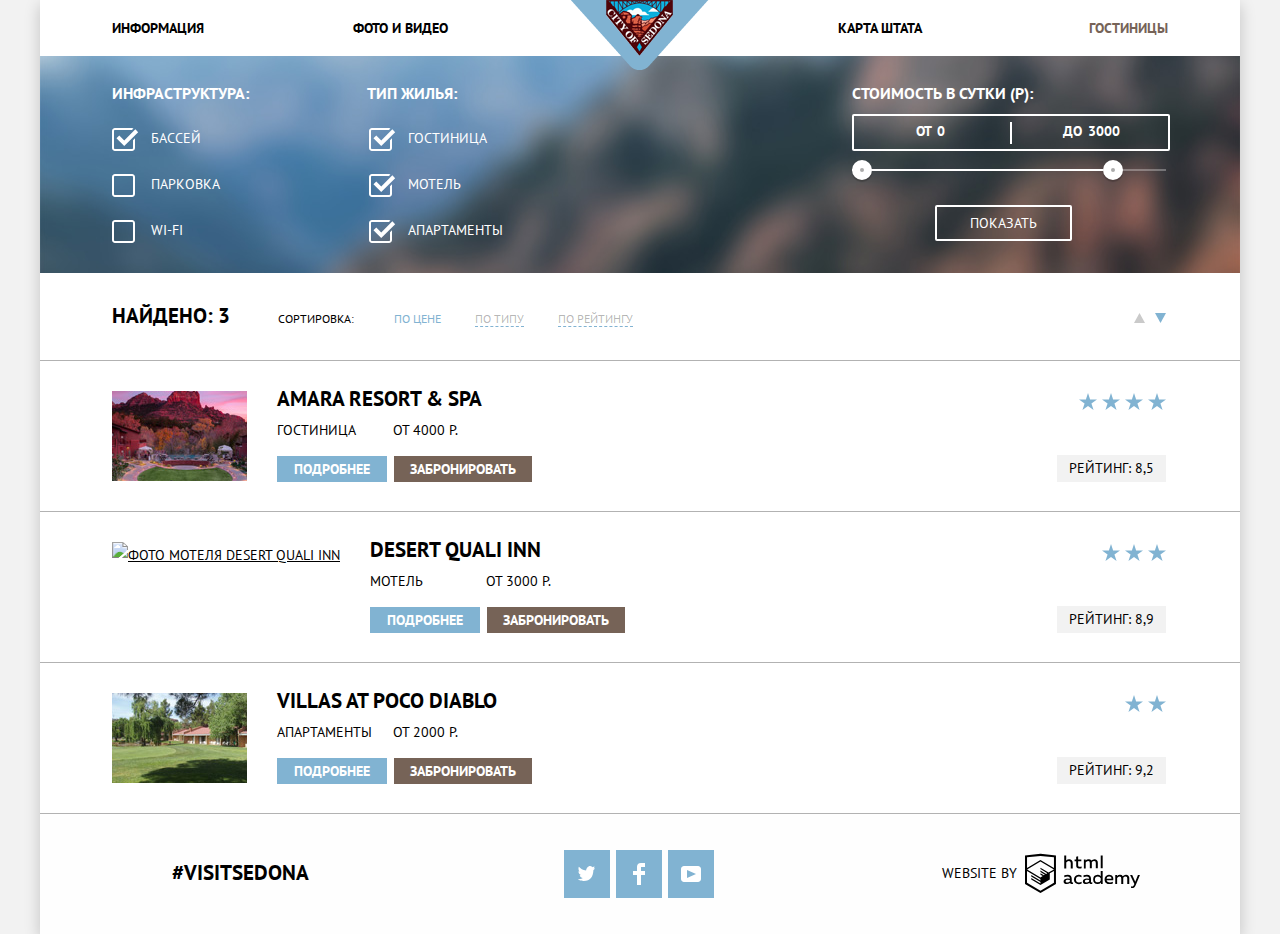
==== commit 53d5823e: "Исправляет ошибки после первой проверки" ====
--- a/hotels.html
+++ b/hotels.html
@@ -1,6 +1,5 @@
 <!DOCTYPE html>
 <html lang="ru">
-
 <head>
     <meta charset="utf-8">
     <title>HTML Academy: Седона</title>
@@ -8,7 +7,6 @@
     <link href="css/normalize.css" rel="stylesheet">
     <link href="css/style.css" rel="stylesheet">
 </head>
-
 <body>
     <header class="header">
         <nav class="main-navigation">
@@ -43,21 +41,18 @@
                             <label for="filter-pool">
                                 <input class="filter-input visually-hidden" type="checkbox" name="pool" id="filter-pool" checked>
                                 <span class="checkbox-custom"></span>Бассей
-
                             </label>
                         </li>
                         <li class="infrastructure-option">
                             <label for="filter-parking">
                                 <input class="filter-input visually-hidden" type="checkbox" name="parking" id="filter-parking">
                                 <span class="checkbox-custom"></span>Парковка
-
                             </label>
                         </li>
                         <li class="infrastructure-option">
                             <label for="filter-wifi">
                                 <input class="filter-input visually-hidden" type="checkbox" name="wifi" id="filter-wifi">
                                 <span class="checkbox-custom"></span>Wi-Fi
-
                             </label>
                         </li>
                     </ul>
@@ -69,21 +64,18 @@
                             <label for="filter-hotel">
                                 <input class="filter-input visually-hidden" type="checkbox" name="hotel" id="filter-hotel" checked>
                                 <span class="checkbox-custom"></span>Гостиница
-
                             </label>
                         </li>
                         <li class="hotel-type-option">
                             <label for="filter-motel">
                                 <input class="filter-input visually-hidden" type="checkbox" name="motel" id="filter-motel" checked>
                                 <span class="checkbox-custom"></span>Мотель
-
                             </label>
                         </li>
                         <li class="hotel-type-option">
                             <label for="filter-apartment">
                                 <input class="filter-input visually-hidden" type="checkbox" name="apartment" id="filter-apartment" checked>
                                 <span class="checkbox-custom"></span>Апартаменты
-
                             </label>
                         </li>
                     </ul>
@@ -193,8 +185,8 @@
                         </p>
                         <div class="result-hotels-discription">
                             <h2 class="title">
-						                		<a  class="link" href="Desert-quali-inn.html">Desert quali inn</a>
-							              </h2>
+                                <a  class="link" href="Desert-quali-inn.html">Desert quali inn</a>
+                           </h2>
                             <div>
                                 <p class="text">Мотель</p>
                                 <p class="text">От 3000 р.</p>
@@ -225,8 +217,8 @@
                         </p>
                         <div class="result-hotels-discription">
                             <h2 class="title">
-								                <a class="link" href="Villas-at-poco-diablo.html">Villas at poco diablo</a>
-						              	</h2>
+                                <a class="link" href="Villas-at-poco-diablo.html">Villas at poco diablo</a>
+                            </h2>
                             <div>
                                 <p class="text">Апартаменты</p>
                                 <p class="text">От 2000 р.</p>
--- a/css/style.css
+++ b/css/style.css
@@ -198,25 +198,30 @@
 .reason h2 {
   padding: 0;
   margin: 0;
-  padding-top: 48px;
-  padding-bottom: 24px;  
+  padding-top: 46px;
+  padding-bottom: 23px;
 }
  
 .reason p {
-  padding: 0 55px;
-  margin: 0;
-  padding-bottom: 22px;
+  padding: 0 60px;
+  margin: 0;
+  padding-bottom: 23px;
 }
  
 .reason-promo-reverse p {
   padding: 0 40px;
   margin: 0;
-  padding-bottom: 22px;
+  padding-bottom: 23px;
+}
+
+.reason-first p{
+  padding: 0px 59px;
+  padding-bottom: 23px;
 }
 
 .reason-last p{
   padding: 0px 75px;
-  padding-bottom: 22px;
+  padding-bottom: 23px;
 }
 
 .advantages {
@@ -433,7 +438,7 @@
   font-weight: bold;
   position: relative;
   max-width: 100%;
-  margin-left: 15px;
+  margin-left: 18px;
 }
 
 .form-number-item {
@@ -954,13 +959,15 @@
 
 .sorting-type li {
   display: inline;
-  padding-right: 31px; 
+  padding-right: 31px;
+vertical-align: middle
 }
 
 .arrows li {
   display: inline-block;
   margin-left: 7px;
-  padding: 0; 
+  padding: 0;
+  vertical-align: middle;
 }
 
 .sorting-type a {
@@ -1044,6 +1051,7 @@
   line-height: 22px;
   display: inline-block;
   min-width: 112px; 
+  vertical-align: middle;
 }
 
 .result-hotels-item h2 {
@@ -1073,6 +1081,7 @@
   display: inline-block;
   list-style: none;
   margin-left: 1px;
+  vertical-align: middle;
 }
 
 .stars {
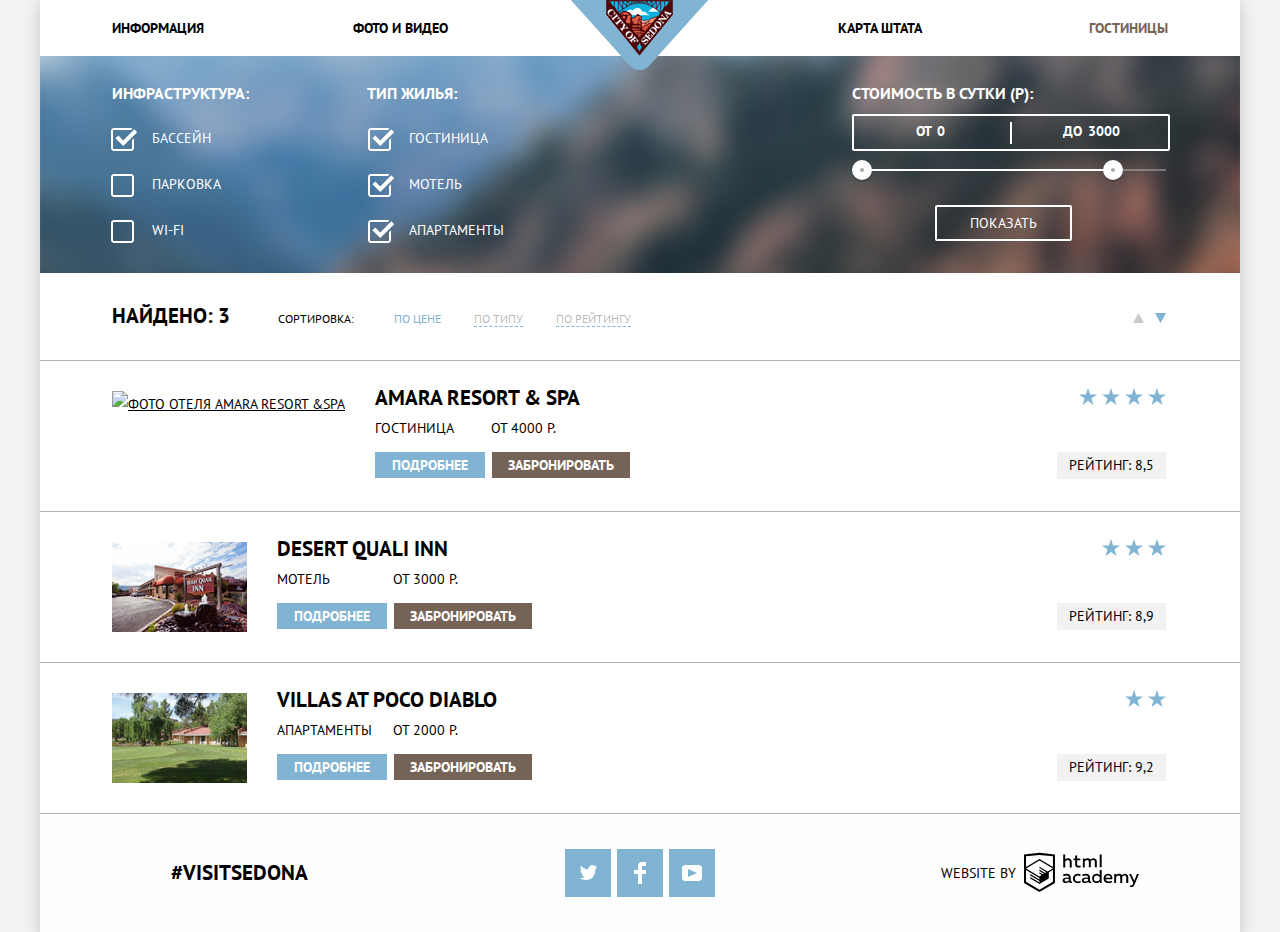
==== commit 2499c43d: "Исправляет ошибки после 2 проверки" ====
--- a/hotels.html
+++ b/hotels.html
@@ -5,7 +5,7 @@
     <title>HTML Academy: Седона</title>
     <link href='http://fonts.googleapis.com/css?family=PT+Sans:400,700&amp;subset=latin,cyrillic-ext' rel='stylesheet' type='text/css'>
     <link href="css/normalize.css" rel="stylesheet">
-    <link href="css/style.css" rel="stylesheet">
+    <link href="css/style.min.css" rel="stylesheet">
 </head>
 <body>
     <header class="header">
@@ -40,7 +40,7 @@
                         <li class="infrastructure-option">
                             <label for="filter-pool">
                                 <input class="filter-input visually-hidden" type="checkbox" name="pool" id="filter-pool" checked>
-                                <span class="checkbox-custom"></span>Бассей
+                                <span class="checkbox-custom"></span>Бассейн
                             </label>
                         </li>
                         <li class="infrastructure-option">
@@ -145,8 +145,8 @@
             <ul>
                 <li class="result-hotels-item container">
                     <p class="hotel-photo">
-                        <a href="Amara-resort.html">
-                            <img src="img/Amara-resort.jpg" width="135" height="90" alt="Фото отеля Amara resort &amp;spa">
+                        <a href="amara-resort.html">
+                            <img src="img/amara-resort.jpg" width="135" height="90" alt="Фото отеля Amara resort &amp;spa">
                         </a>
                     </p>
                     <div class="result-hotels-discription">
@@ -179,13 +179,13 @@
                     </div>
                     <li class="result-hotels-item container">
                         <p class="hotel-photo">
-                            <a href="Desert-quali-inn.html">
-                                <img src="img/desert-quali-inn.jpg" width="135" height="90" alt="Фото мотеля Desert quali inn">
+                            <a href="desert-quail-inn.html">
+                                <img src="img/desert-quail-inn.jpg" width="135" height="90" alt="Фото мотеля Desert quail inn">
                             </a>
                         </p>
                         <div class="result-hotels-discription">
                             <h2 class="title">
-                                <a  class="link" href="Desert-quali-inn.html">Desert quali inn</a>
+                                <a  class="link" href="desert-quail-inn.html">Desert quali inn</a>
                            </h2>
                             <div>
                                 <p class="text">Мотель</p>
--- a/css/style.min.css
+++ b/css/style.min.css
@@ -0,0 +1 @@
+.navigation-item,body{color:#000}.btn-transparent,.button,.filter-range,.form-input,body{text-transform:uppercase}body{padding:0;font-family:"PT Sans",Arial,sans-serif;font-size:14px;line-height:26px;background-color:#f2f2f2;box-shadow:0 5px 15px 0 rgba(0,1,1,.2);width:1200px;margin:0 auto}.text,.title{line-height:21px}.visually-hidden{position:absolute;width:1px;height:1px;margin:-1px;border:0;padding:0;clip:rect(0 0 0 0);overflow:hidden}.link{text-decoration:none}.title{font-size:21px;font-weight:700}.text{font-size:14px;font-weight:400}.header{width:1200px;margin:0 auto;position:relative}.navigation,.navigation li{margin:0;padding:0;display:flex}.navigation{color:#000;background-color:#fff;font-weight:700}.navigation li{height:56px;width:25%;list-style:none;align-items:center;box-sizing:border-box}.navigation-info a{text-align:right;margin-left:72px}.navigation-media a{text-align:left;margin-left:13px}.navigation-hotels,.navigation-map{text-align:right;justify-content:flex-end}.about-sedona,.advantages,.button,.counter-number,.interested p,.reason,.reason-block{text-align:center}.navigation-map a{margin-right:18px}.navigation-hotels a{margin-right:72px}.navigation a:focus,.navigation a:hover{color:#81b3d2}.navigation a:active{color:rgba(0,0,0,.3)}.navigation .nav-active{color:#766357}.header-logo{width:138px;height:70px;color:transparent;position:absolute;left:50%;transform:translateX(-50%);z-index:1}.intro img{margin-top:76px;margin-bottom:80px}.intro{display:flex;height:508px;background:url(../img/welcome-background.jpg) 50% 28.5% no-repeat #3d4c57;background-size:cover;position:relative;justify-content:center}.intro::after{content:"";position:absolute;left:0;right:0;bottom:0;height:57px;background:url(../img/welcome-shape.png) 0 50% no-repeat;background-size:100% 57px}.about-sedona{background-color:#fff;display:flex;flex-direction:column;justify-content:center}.reason,.reason-promo{background-color:#81b3d2}.about-sedona h2{padding:0 290px;margin:60px 0 27px;font-size:21px;line-height:26px}.about-sedona p{padding:0;margin:0 0 51px;font-size:14px;line-height:26px}.reason-promo{margin:0;padding:0;background-image:url(../img/reason-promo-background.jpg);background-repeat:no-repeat;background-position:right;color:#fff;display:flex;justify-content:flex-start}.reason{min-height:256px;padding:0;margin:0;width:33.3%}.reason h2{padding:47px 0 24px;margin:0}.reason p{padding:0 60px 21px;margin:0}.reason-promo-reverse h2{padding-top:46px;padding-bottom:25px}.reason-promo-reverse p{padding:0 40px 20px;margin:0}.reason-first p{padding:0 59px 21px}.reason-last p{padding:0 75px 22px}.advantages{padding:0 0 82px;margin:0;display:flex;background-color:#fff;list-style:none;justify-content:space-around}.advantages h2{padding:0;margin:0}.advantages p{padding:24px 50px 0;margin:0}.advantages-item{margin-top:161px;position:relative;width:33.3%}.advantages-item-food::before,.advantages-item-hotel::before,.advantages-item-souvenirs::before{content:"";background-repeat:no-repeat;position:absolute}.advantages-item-hotel::before{background-image:url(../img/advantages-hotel.svg);width:75px;height:72px;top:-100px;right:162px}.advantages-item-food::before{background-image:url(../img/advantages-food.svg);width:74px;height:70px;top:-100px;right:163px}.advantages-item-souvenirs::before{background-image:url(../img/advantages-souvenirs.svg);width:64px;height:76px;top:-105px;right:167px}.form-wrapper,.interested h2{position:relative}.reason-promo-reverse{background-image:url(../img/reason-promo-reverse-background.jpg);background-position:left;justify-content:flex-end;background-color:#81b3d2}.reason-block,.reason-block .reason{background-color:#f2f2f2}.reason-block{list-style:none;padding:0;margin:0;display:flex;justify-content:space-around;align-items:center;height:256px}.interested{margin:0;padding:0;background-color:#fff;height:291px;display:flex;flex-direction:column;align-items:center;justify-content:flex-end}.interested h2{margin:0;padding:0;font-weight:700;font-size:30px}.interested p{margin:0;padding:32px 0 47px;font-size:14px;line-height:24px}.button-search-hotel{margin:0;padding:0;width:568px;height:86px;position:relative}.interested label{font-weight:700;font-size:14px;line-height:26px}.search-hotels{position:absolute;display:block;width:458px;color:#000;background-color:#fff;top:100%;padding:55px;box-shadow:0 7px 15px 0 rgba(0,1,1,.15);z-index:1}.button-search{width:458px;height:58px;margin-top:54px}.form-input,.form-label{height:38px;box-sizing:border-box}.modal{display:none;animation:hide .25s forwards}@keyframes show{0%{-ms-transform:scaleY(0) translateY(-100%);transform:scaleY(0) translateY(-100%)}50%{-ms-transform:scaleY(1) translateY(20%);transform:scaleY(1) translateY(20%)}70%{-ms-transform:scaleY(.8) translateY(0);transform:scaleY(.8) translateY(0)}90%{-ms-transform:scaleY(1) translateY(10%);transform:scaleY(1) translateY(10%)}100%{-ms-transform:scaleY(1) translateY(0);transform:scaleY(1) translateY(0)}}.modal-show{display:block;animation:show .55s forwards}.counter-adult,.counter-child,.filter-form,.form-item,.form-label{display:flex}.form-label{margin:0;padding:0;justify-content:space-between;align-items:center}.form-input{flex-shrink:0;width:344px;padding:8px;border:2px solid #f2f2f2;outline:0;font-size:14px;line-height:18px;background:#f2f2f2;font-weight:700;position:relative;max-width:100%;margin-left:18px}.form-input-date{padding-right:35px}.form-date-item{margin-bottom:30px;position:relative}.icon-calendar-in,.icon-calendar-out{position:absolute;color:#cacaca;height:25px;width:25px;right:5px;text-decoration:none}.icon-calendar-in{top:9px}.icon-calendar-out{top:7px}.form-input-date:hover+.icon-calendar-in,.form-input-date:hover+.icon-calendar-out{color:#000}.form-input-date:active+.icon-calendar-in,.form-input-date:active+.icon-calendar-out{color:#81b3d2}.icon-calendar-in:hover,.icon-calendar-out:hover{color:#000}.form-number-item{border-right:0;border-left:0;margin:0;padding:0;display:flex;justify-content:space-between}input[type=number]::-webkit-inner-spin-button,input[type=number]::-webkit-outer-spin-button{-webkit-appearance:none;margin:0}input[type=number]{-moz-appearance:textfield}input[type=number]:focus,input[type=number]:hover{-moz-appearance:number-input}input[type=number]::-webkit-inner-spin-button,input[type=number]::-webkit-outer-spin-button{-webkit-appearance:none;margin:0}.counter-adult{margin-left:42px}.counter-child{margin-left:26px}.counter-number{box-sizing:border-box;width:38px;height:38px;padding:0;margin:0}.button-minus,.button-plus{width:38px;height:38px;border:none;background-color:#f2f2f2;position:relative}.button-minus::after,.button-plus::after,.button-plus::before{background-color:#a9a9a9;position:absolute;content:""}.button-minus::after,.button-plus::after{width:11px;height:3px;right:15px;top:18px}.button-plus::before{width:3px;height:11px;right:19px;top:14px}.button-minus:hover:after,.button-plus:hover:after,.button-plus:hover:before{background-color:#000}.button-minus:active:after,.button-plus:active:after,.button-plus:active:before{background-color:#81b3d2}.search-hotels ul{margin:0;padding:0;list-style:none}.button{font:inherit;color:#fff;vertical-align:middle;background-color:#766357;border:none;font-weight:700;font-size:21px;line-height:26px}.button:focus,.button:hover{background-color:#604e43}.button:active{color:rgba(255,255,255,.3);background-color:#503e33}.button-detail,.button-search{background-color:#81b3d2}.button-detail:focus,.button-detail:hover,.button-search:focus,.button-search:hover{background-color:#669ec0}.button-detail:active,.button-search:active{background-color:#5496bd;color:rgba(255,255,255,.3)}.search-hotels input:hover{background-color:#ebebeb}.search-hotels input:focus{background-color:#fff;border:2px solid #e5e5e5}.container{padding-left:72px;padding-right:74px}.filter{margin:0;padding:27px 0 19px;color:#fff;background:url(../img/filter-background.jpg) 0 50% no-repeat #46525c}.fieldset-hotels{border:none;font-weight:700;font-size:16px;line-height:21px}.hotel-type,.infrastructure{font-weight:400;font-size:14px;line-height:21px;list-style:none}.infrastructure-field{margin:0;padding:0}.hotel-type-field{margin:0 0 0 118px;padding:0}.filter-range{padding:0}.infrastructure{margin:0;padding:12px 0 0 10px}.hotel-type{margin:0 0 0 15px;padding:12px 0 0}.price-option{list-style:none}.price-option-range{list-style:none;color:#fff}.price-option-range input{text-transform:uppercase;font-family:"PT Sans",Arial,sans-serif;text-align:center}.legend-filter-range{padding-bottom:10px}.infrastructure-option{margin:0;padding:10px 0 9px 3px;position:relative}.checkbox-custom{position:relative;width:27px;height:27px;display:inline-block;vertical-align:middle;right:14px}span.checkbox-custom::before{content:"";position:absolute;width:100%;height:100%;background:url(../img/svg-sedona/checkbox-off.svg) center no-repeat;top:0;left:-2px;display:block}.filter-input:checked+.checkbox-custom::before{content:"";position:absolute;top:0;right:0;bottom:0;left:0;background-image:url(../img/svg-sedona/checkbox-on.svg);background-repeat:no-repeat}.hotel-type-option{margin:0;padding-top:10px;padding-bottom:9px;position:relative}hotel-type-option::before{content:"";background-image:url(../img/svg-sedona/checkbox-off.svg);background-repeat:no-repeat;position:absolute;width:64px;height:76px;top:10px;right:70px}.filter-range{width:314px;margin:0 0 0 auto;color:#fff}.filter-range-title{margin-bottom:9px;font-weight:600;font-size:18px;line-height:21px}.price-controls{position:relative;height:33px;width:100%;margin-bottom:18px;font-size:0;border:2px solid #fff;border-radius:2px}.price-controls::after{content:"";position:absolute;top:50%;left:50%;width:2px;height:22px;background:#fff;transform:translate(-50%,-50%)}.price-controls label{display:inline-block;font-size:14px;line-height:30px;vertical-align:top;cursor:pointer}.price-controls .max-price,.price-controls .min-price{width:85px;padding-left:62px}.price-controls input{width:50px;margin:0;color:inherit;font:inherit;background:0 0;border:none;line-height:1px}.range-controls{position:relative;margin-bottom:32px}.range-controls .scale{height:2px;background:rgba(255,255,255,.3)}.range-controls .bar{width:80%;height:2px;background:#fff}.range-toggle{position:absolute;top:-9px;width:4px;height:4px;background:#ababab;border:8px solid #fff;border-radius:50%;box-shadow:0 2px 1px 0 rgba(0,1,1,.2);cursor:pointer}.range-toggle:hover{background:#1c4f80}.range-toggle-min{left:0}.range-toggle-max{left:80%}.btn-transparent{display:block;margin:34px 94px 0 auto;padding:6px 33px;font-size:14px;line-height:20px;color:#fff;background:0 0;border:2px solid #fff;border-radius:2px;cursor:pointer}.btn-transparent:hover{color:#000;background:#fff}.filter-sorting{display:flex;align-items:center;border-bottom:1px solid rgba(0,0,0,.3);background-color:#fff;padding-top:13px;padding-bottom:13px}.results-amount{font-weight:700;font-size:14px;line-height:1.24;flex-shrink:0}.results-sorting h3{font-weight:400;font-size:12px}.results-sorting{margin:0;font-size:12px;line-height:18px;display:flex;padding-left:48px;width:100%;align-items:center;padding-top:5px}.sorting-type{padding:0 0 0 40px;margin:0;list-style:none}.sorting-type li{display:inline;padding-right:30px;vertical-align:middle}.arrows li{display:inline-block;margin-left:8px;padding:0;vertical-align:middle}.sorting-type a{color:rgba(0,0,0,.3);border-bottom:1px dashed #81b3d2}.sorting-type a:focus,.sorting-type a:hover{color:#81b3d2;border-bottom:1px dashed #81b3d2}.sorting-type a:active{color:#000;border-bottom:0 dashed #81b3d2}.sort-activ a{color:#81b3d2;border-bottom:0}.arrows{list-style:none;padding:0;margin-left:auto}.arrows a{text-decoration:none;color:#cacaca;transition:color .5s ease}.arrows a:focus,.arrows a:hover{color:#000}.arrow-down a,.arrows a:active{color:#81b3d2}.result-hotels{margin:0;padding:0}.hotel-photo{margin:30px 0;padding-right:30px}.result-hotels-item{list-style:none;display:flex;border-bottom:1px solid rgba(0,0,0,.3);height:150px;background-color:#fff}.result-hotels ul{margin:0;padding:0;display:block}.result-hotels-discription p,.stars li{display:inline-block;vertical-align:middle}.result-hotels-discription{margin:26px 0;padding:0}.result-hotels-discription p{margin-top:9px;margin-bottom:12px;font-size:14px;line-height:22px;min-width:112px}.result-hotels-item h2{margin:0;padding:0}.result-hotels-discription button{font-size:14px;margin-right:3px}.button-detail{padding:0 17px}.button-booking{padding:0 16px}.rating{margin:25px 0 25px auto}.stars li{list-style:none;margin-left:1px}.stars{text-align:right}.raiting-number{background-color:#f2f2f2;height:27px;padding:0 12px;text-align:center;margin-top:39px;margin-left:auto}.result-hotels-item a{color:#000}.result-hotels-item a:focus,.result-hotels-item a:hover{color:#81b3d2}.result-hotels-item a:active{color:rgba(0,0,0,.3)}.map{height:593px;background:url(../img/sedona-map.jpg) 50% 100% no-repeat #e2e7d0;background-size:cover}.map iframe{height:593px;width:100%;border:none}.footer{padding:35px 0;font-weight:700;font-size:21px;line-height:26px;background-color:rgba(255,255,255,.9);display:flex;justify-content:space-between;align-items:center;box-sizing:border-box;margin-top:-120px;position:relative}.hashtag,.social-buttons{margin:0;width:33.3%;padding:0}.footer-hotels{margin-top:0}.hashtag{color:#000;text-align:center}.social-buttons{display:flex;flex-wrap:wrap;list-style:none;justify-content:center}.social-button{display:flex;list-style:none;align-items:center;justify-content:center;width:46px;height:48px;background-color:#81b3d2;color:#fff}.social-buttons li{margin-right:6px}.social-buttons li:last-child{margin-right:0}.social-buttons a:hover,.social-buttonsa a:focus{background-color:#669ec0}.social-buttons a:active{background-color:#5496bd;color:rgba(255,255,255,.3)}.footer-logo{margin:0;padding:0;font-size:14px;line-height:26px;font-weight:400;display:flex;justify-content:center;align-items:center;width:33.3%}.footer-logo p{margin:0 8px 0 0;padding:0;color:#000}.footer-academy-logo{text-decoration:none;color:#000;transition:color .5s ease}.footer-academy-logo:hover,.hashtag:hover{color:#81b3d2}.footer-academy-logo:active,.hashtag:active{color:#bdbbbc}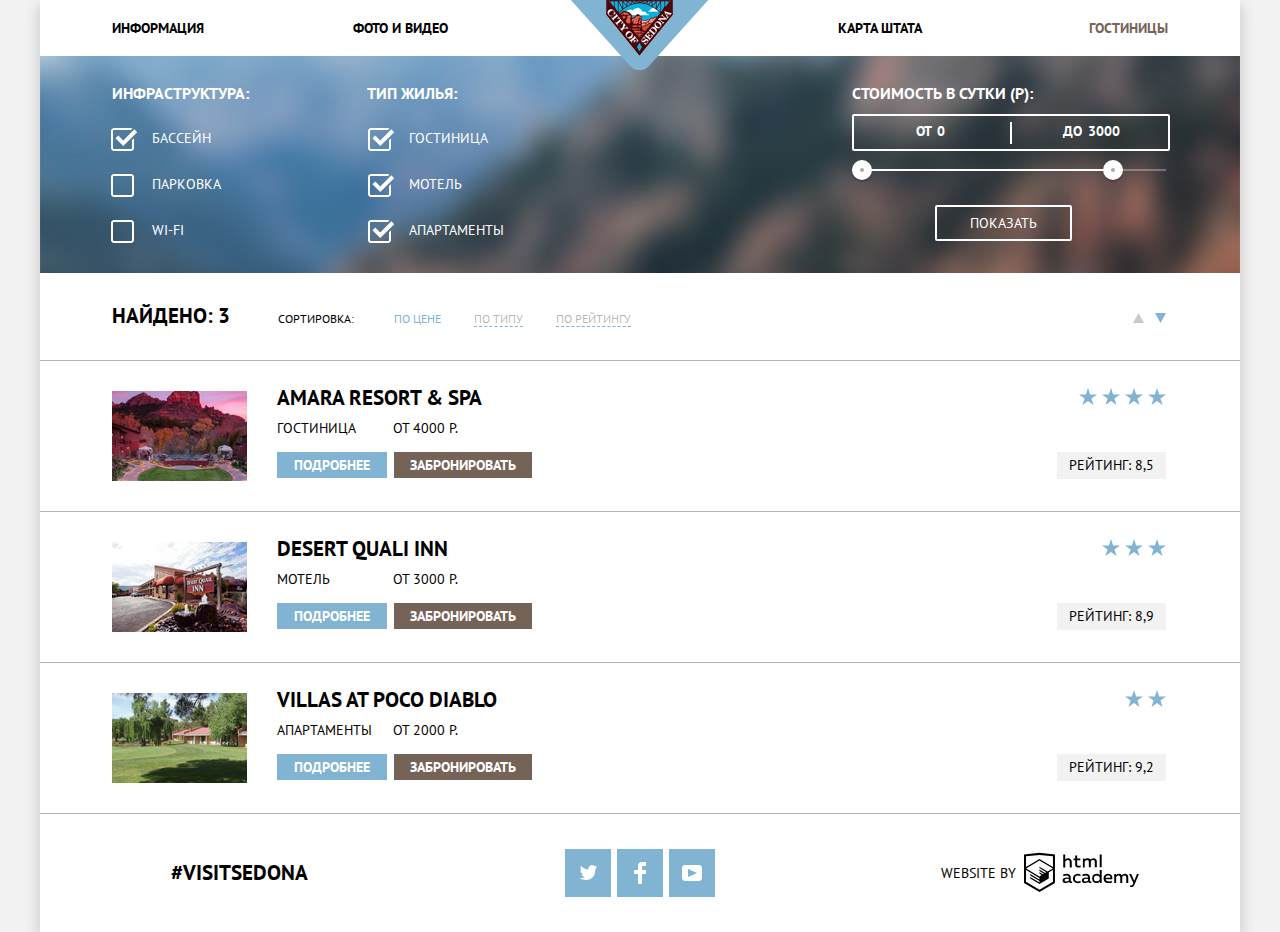
==== commit fe88b43d: "Update hotels.html" ====
--- a/hotels.html
+++ b/hotels.html
@@ -212,7 +212,7 @@
                     <li class="result-hotels-item  container">
                         <p class="hotel-photo">
                             <a href="villas-at-poco-diablo.html">
-                                <img src="img/Villas-at-poco-diablo.jpg" width="135" height="90" alt="Фото апартаментов Villas at poco diablo">
+                                <img src="img/villas-at-poco-diablo.jpg" width="135" height="90" alt="Фото апартаментов Villas at poco diablo">
                             </a>
                         </p>
                         <div class="result-hotels-discription">
